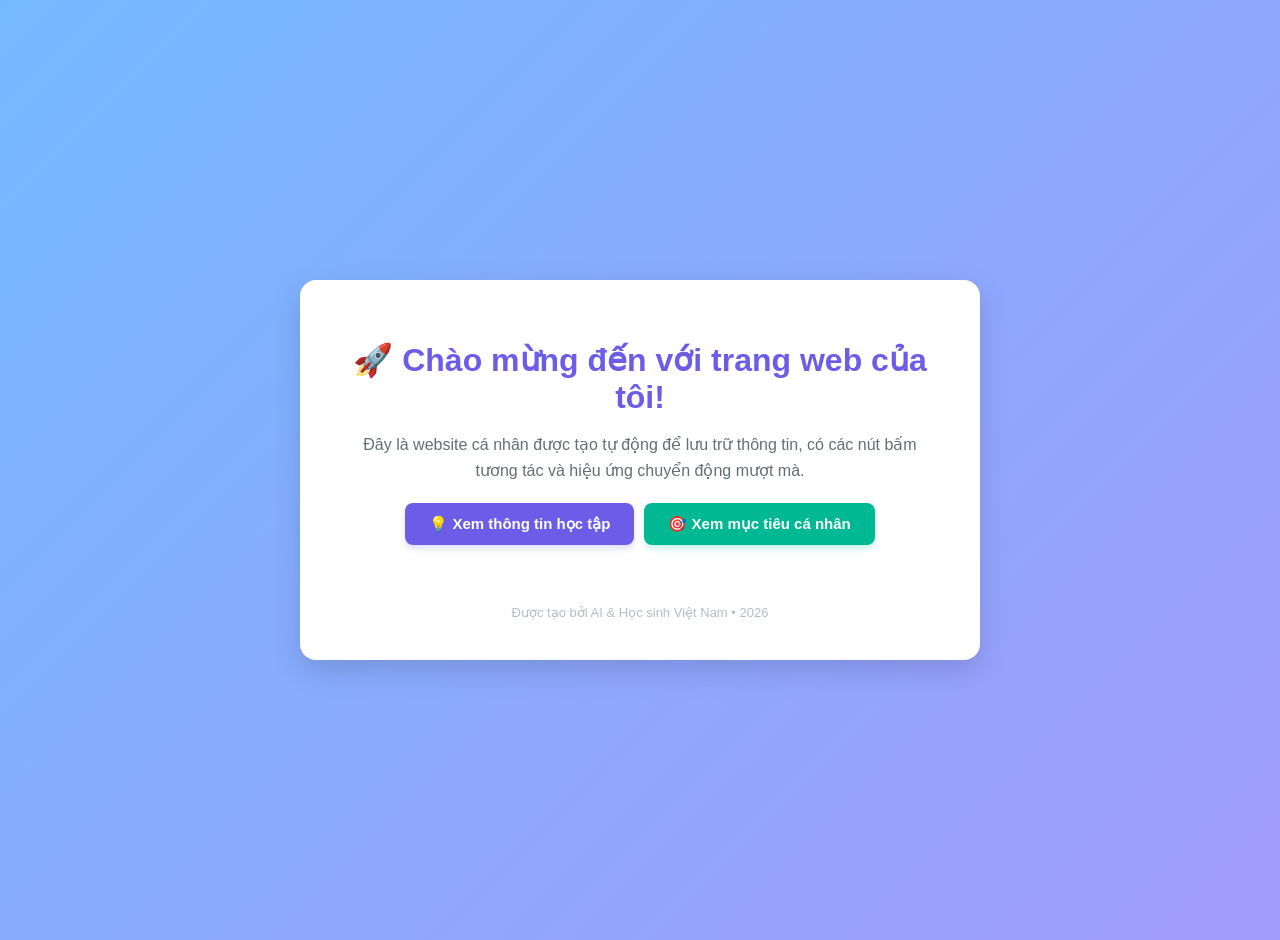
==== index.html @ 6a11f7ec "Add files via upload" ====
<!DOCTYPE html>
<html lang="vi">
<head>
    <meta charset="UTF-8">
    <meta name="viewport" content="width=device-width, initial-scale=1.0">
    <title>Trang Web Của Tôi</title>
    <style>
        :root {
            --primary: #6c5ce7;
            --secondary: #a29bfe;
            --bg: #f5f6fa;
            --text: #2d3436;
            --card-bg: #ffffff;
        }

        body {
            font-family: 'Segoe UI', Tahoma, Geneva, Verdana, sans-serif;
            background: linear-gradient(135deg, #74b9ff, #a29bfe);
            color: var(--text);
            margin: 0;
            padding: 20px;
            display: flex;
            justify-content: center;
            align-items: center;
            min-height: 100vh;
        }

        .container {
            background: var(--card-bg);
            padding: 40px;
            border-radius: 16px;
            box-shadow: 0 10px 30px rgba(0, 0, 0, 0.15);
            max-width: 600px;
            width: 100%;
            text-align: center;
            animation: fadeIn 0.8s ease-in-out;
        }

        @keyframes fadeIn {
            from { opacity: 0; transform: translateY(-20px); }
            to { opacity: 1; transform: translateY(0); }
        }

        h1 {
            color: var(--primary);
            margin-bottom: 10px;
        }

        p {
            color: #636e72;
            line-height: 1.6;
        }

        .btn-group {
            margin: 20px 0;
            display: flex;
            gap: 10px;
            justify-content: center;
            flex-wrap: wrap;
        }

        .btn {
            background-color: var(--primary);
            color: white;
            border: none;
            padding: 12px 24px;
            font-size: 15px;
            font-weight: bold;
            border-radius: 8px;
            cursor: pointer;
            transition: all 0.3s ease;
            box-shadow: 0 4px 6px rgba(108, 92, 231, 0.2);
        }

        .btn:hover {
            background-color: #5849be;
            transform: translateY(-2px);
            box-shadow: 0 6px 12px rgba(108, 92, 231, 0.3);
        }

        .btn-secondary {
            background-color: #00b894;
            box-shadow: 0 4px 6px rgba(0, 184, 148, 0.2);
        }
        .btn-secondary:hover {
            background-color: #019875;
        }

        /* Phần nội dung ẩn/hiện có hiệu ứng mượt */
        .content-box {
            max-height: 0;
            overflow: hidden;
            transition: max-height 0.5s ease, opacity 0.5s ease;
            opacity: 0;
            background: #f8f9fa;
            border-radius: 8px;
            text-align: left;
            padding: 0 15px;
            margin-top: 10px;
            border-left: 4px solid var(--primary);
        }

        .content-box.show {
            max-height: 200px;
            opacity: 1;
            padding: 15px;
        }

        footer {
            margin-top: 30px;
            font-size: 13px;
            color: #b2bec3;
        }
    </style>
</head>
<body>

    <div class="container">
        <h1>🚀 Chào mừng đến với trang web của tôi!</h1>
        <p>Đây là website cá nhân được tạo tự động để lưu trữ thông tin, có các nút bấm tương tác và hiệu ứng chuyển động mượt mà.</p>

        <div class="btn-group">
            <!-- Nút 1: Hiện/Ẩn thông tin 1 -->
            <button class="btn" onclick="toggleContent('info1')">💡 Xem thông tin học tập</button>
            <!-- Nút 2: Hiện/Ẩn thông tin 2 -->
            <button class="btn btn-secondary" onclick="toggleContent('info2')">🎯 Xem mục tiêu cá nhân</button>
        </div>

        <!-- Khối nội dung 1 -->
        <div id="info1" class="content-box">
            <strong>Thông tin học tập:</strong>
            <p>Đang tìm hiểu và tập tắp làm web, kết hợp giữa tư duy lập trình cơ bản và các công cụ hiện đại.</p>
        </div>

        <!-- Khối nội dung 2 -->
        <div id="info2" class="content-box">
            <strong>Mục tiêu:</strong>
            <p>Xây dựng các trang web cá nhân nhỏ gọn, tốc độ cao, hoàn toàn miễn phí và không phụ thuộc vào máy chủ phức tạp.</p>
        </div>

        <footer>Được tạo bởi AI & Học sinh Việt Nam • 2026</footer>
    </div>

    <script>
        function toggleContent(id) {
            // Đóng tất cả các khối khác trước (nếu muốn)
            const boxes = document.querySelectorAll('.content-box');
            boxes.forEach(box => {
                if (box.id !== id) {
                    box.classList.remove('show');
                }
            });

            // Bật/tắt khối được chọn
            const target = document.getElementById(id);
            target.classList.toggle('show');
        }
    </script>

</body>
</html>
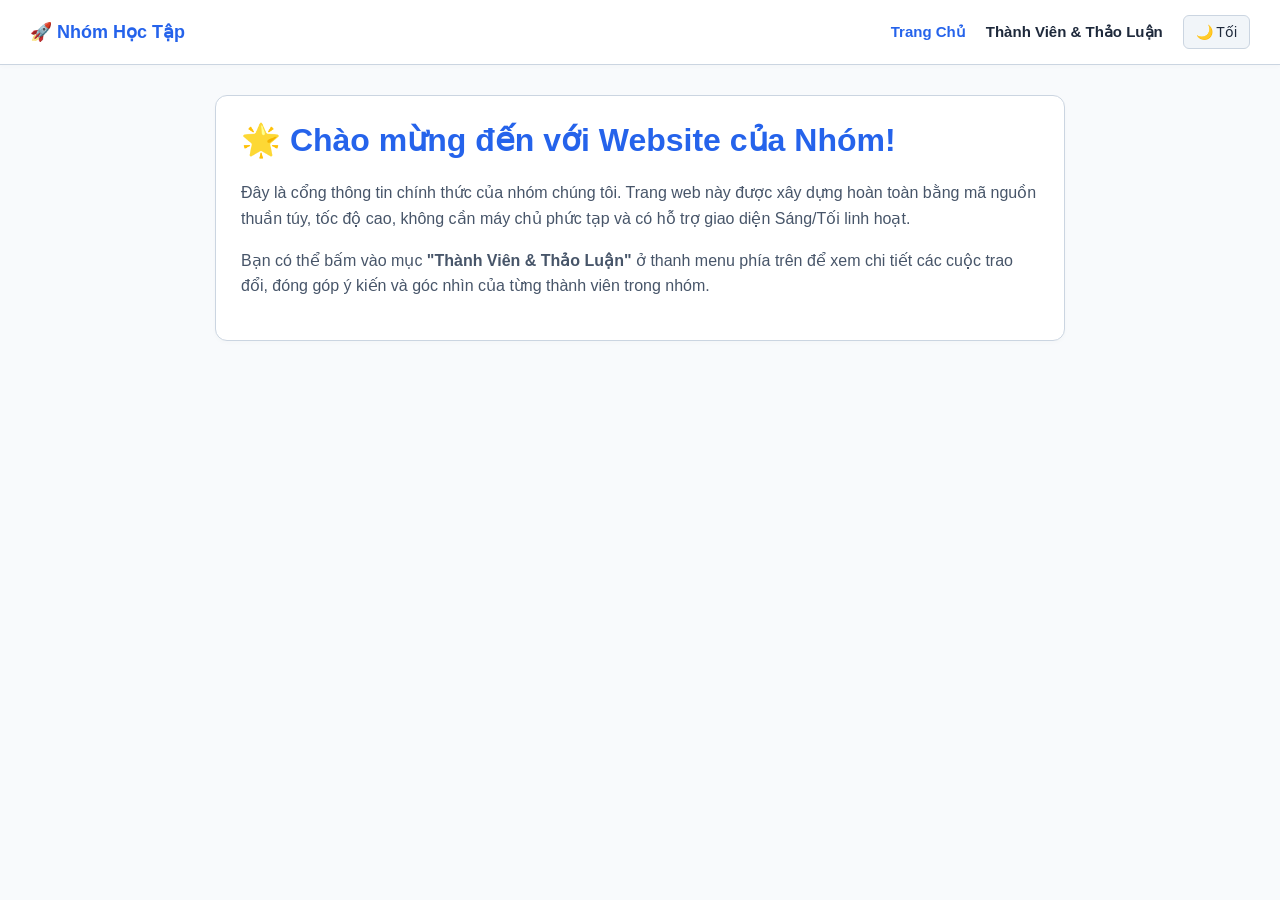
==== commit 4ffd0e72: "Add files via upload" ====
--- a/index.html
+++ b/index.html
@@ -3,159 +3,36 @@
 <head>
     <meta charset="UTF-8">
     <meta name="viewport" content="width=device-width, initial-scale=1.0">
-    <title>Trang Web Của Tôi</title>
-    <style>
-        :root {
-            --primary: #6c5ce7;
-            --secondary: #a29bfe;
-            --bg: #f5f6fa;
-            --text: #2d3436;
-            --card-bg: #ffffff;
-        }
-
-        body {
-            font-family: 'Segoe UI', Tahoma, Geneva, Verdana, sans-serif;
-            background: linear-gradient(135deg, #74b9ff, #a29bfe);
-            color: var(--text);
-            margin: 0;
-            padding: 20px;
-            display: flex;
-            justify-content: center;
-            align-items: center;
-            min-height: 100vh;
-        }
-
-        .container {
-            background: var(--card-bg);
-            padding: 40px;
-            border-radius: 16px;
-            box-shadow: 0 10px 30px rgba(0, 0, 0, 0.15);
-            max-width: 600px;
-            width: 100%;
-            text-align: center;
-            animation: fadeIn 0.8s ease-in-out;
-        }
-
-        @keyframes fadeIn {
-            from { opacity: 0; transform: translateY(-20px); }
-            to { opacity: 1; transform: translateY(0); }
-        }
-
-        h1 {
-            color: var(--primary);
-            margin-bottom: 10px;
-        }
-
-        p {
-            color: #636e72;
-            line-height: 1.6;
-        }
-
-        .btn-group {
-            margin: 20px 0;
-            display: flex;
-            gap: 10px;
-            justify-content: center;
-            flex-wrap: wrap;
-        }
-
-        .btn {
-            background-color: var(--primary);
-            color: white;
-            border: none;
-            padding: 12px 24px;
-            font-size: 15px;
-            font-weight: bold;
-            border-radius: 8px;
-            cursor: pointer;
-            transition: all 0.3s ease;
-            box-shadow: 0 4px 6px rgba(108, 92, 231, 0.2);
-        }
-
-        .btn:hover {
-            background-color: #5849be;
-            transform: translateY(-2px);
-            box-shadow: 0 6px 12px rgba(108, 92, 231, 0.3);
-        }
-
-        .btn-secondary {
-            background-color: #00b894;
-            box-shadow: 0 4px 6px rgba(0, 184, 148, 0.2);
-        }
-        .btn-secondary:hover {
-            background-color: #019875;
-        }
-
-        /* Phần nội dung ẩn/hiện có hiệu ứng mượt */
-        .content-box {
-            max-height: 0;
-            overflow: hidden;
-            transition: max-height 0.5s ease, opacity 0.5s ease;
-            opacity: 0;
-            background: #f8f9fa;
-            border-radius: 8px;
-            text-align: left;
-            padding: 0 15px;
-            margin-top: 10px;
-            border-left: 4px solid var(--primary);
-        }
-
-        .content-box.show {
-            max-height: 200px;
-            opacity: 1;
-            padding: 15px;
-        }
-
-        footer {
-            margin-top: 30px;
-            font-size: 13px;
-            color: #b2bec3;
-        }
-    </style>
+    <title>Trang Chủ - Website Nhóm</title>
+    <link rel="stylesheet" href="style.css">
 </head>
 <body>
 
-    <div class="container">
-        <h1>🚀 Chào mừng đến với trang web của tôi!</h1>
-        <p>Đây là website cá nhân được tạo tự động để lưu trữ thông tin, có các nút bấm tương tác và hiệu ứng chuyển động mượt mà.</p>
+    <!-- THANH ĐIỀU HƯỚNG (TASKBAR) -->
+    <nav class="navbar">
+        <div class="nav-brand">🚀 Nhóm Học Tập</div>
+        <div class="nav-links">
+            <a href="index.html" class="active">Trang Chủ</a>
+            <a href="thanh-vien.html">Thành Viên & Thảo Luận</a>
+            <button id="darkModeToggle" class="dark-mode-btn">🌙 Tối</button>
+        </div>
+    </nav>
 
-        <div class="btn-group">
-            <!-- Nút 1: Hiện/Ẩn thông tin 1 -->
-            <button class="btn" onclick="toggleContent('info1')">💡 Xem thông tin học tập</button>
-            <!-- Nút 2: Hiện/Ẩn thông tin 2 -->
-            <button class="btn btn-secondary" onclick="toggleContent('info2')">🎯 Xem mục tiêu cá nhân</button>
+    <!-- NỘI DUNG TRANG CHỦ -->
+    <div class="main-container">
+        <div class="card-box">
+            <h1>🌟 Chào mừng đến với Website của Nhóm!</h1>
+            <p>
+                Đây là cổng thông tin chính thức của nhóm chúng tôi. Trang web này được xây dựng hoàn toàn bằng mã nguồn thuần túy, 
+                tốc độ cao, không cần máy chủ phức tạp và có hỗ trợ giao diện Sáng/Tối linh hoạt.
+            </p>
+            <p>
+                Bạn có thể bấm vào mục <strong>"Thành Viên & Thảo Luận"</strong> ở thanh menu phía trên để xem chi tiết các cuộc trao đổi, 
+                đóng góp ý kiến và góc nhìn của từng thành viên trong nhóm.
+            </p>
         </div>
-
-        <!-- Khối nội dung 1 -->
-        <div id="info1" class="content-box">
-            <strong>Thông tin học tập:</strong>
-            <p>Đang tìm hiểu và tập tắp làm web, kết hợp giữa tư duy lập trình cơ bản và các công cụ hiện đại.</p>
-        </div>
-
-        <!-- Khối nội dung 2 -->
-        <div id="info2" class="content-box">
-            <strong>Mục tiêu:</strong>
-            <p>Xây dựng các trang web cá nhân nhỏ gọn, tốc độ cao, hoàn toàn miễn phí và không phụ thuộc vào máy chủ phức tạp.</p>
-        </div>
-
-        <footer>Được tạo bởi AI & Học sinh Việt Nam • 2026</footer>
     </div>
 
-    <script>
-        function toggleContent(id) {
-            // Đóng tất cả các khối khác trước (nếu muốn)
-            const boxes = document.querySelectorAll('.content-box');
-            boxes.forEach(box => {
-                if (box.id !== id) {
-                    box.classList.remove('show');
-                }
-            });
-
-            // Bật/tắt khối được chọn
-            const target = document.getElementById(id);
-            target.classList.toggle('show');
-        }
-    </script>
-
+    <script src="script.js"></script>
 </body>
 </html>
--- a/style.css
+++ b/style.css
@@ -0,0 +1,238 @@
+/* ==========================================
+   BẢNG ĐIỀU KHIỂN MÀU SẮC (Light Mode & Dark Mode)
+   ========================================== */
+:root {
+    --primary-color: #2563eb;       
+    --bg-main: #f8fafc;             
+    --card-background: #ffffff;     
+    --text-main: #1e293b;           
+    --text-muted: #475569;          
+    --border-color: #cbd5e1;        
+    --btn-bg: #f1f5f9;
+    --btn-hover: #e2e8f0;
+}
+
+/* Khi kích hoạt chế độ tối (Dark Mode) */
+body.dark-mode {
+    --primary-color: #3b82f6;       
+    --bg-main: #0f172a;             
+    --card-background: #1e293b;     
+    --text-main: #f8fafc;           
+    --text-muted: #94a3b8;          
+    --border-color: #334155;        
+    --btn-bg: #334155;
+    --btn-hover: #475569;
+}
+
+body {
+    font-family: 'Segoe UI', Tahoma, Geneva, Verdana, sans-serif;
+    background-color: var(--bg-main);
+    color: var(--text-main);
+    margin: 0;
+    padding: 0;
+    display: flex;
+    flex-direction: column;
+    min-height: 100vh;
+    transition: background-color 0.3s, color 0.3s;
+}
+
+/* ==========================================
+   THANH ĐIỀU HƯỚNG (Navbar / Taskbar)
+   ========================================== */
+.navbar {
+    background-color: var(--card-background);
+    border-bottom: 1px solid var(--border-color);
+    padding: 15px 30px;
+    display: flex;
+    justify-content: space-between;
+    align-items: center;
+    box-shadow: 0 2px 4px rgba(0,0,0,0.02);
+    position: sticky;
+    top: 0;
+    z-index: 1000;
+}
+
+.nav-brand {
+    font-weight: bold;
+    font-size: 18px;
+    color: var(--primary-color);
+}
+
+.nav-links {
+    display: flex;
+    gap: 20px;
+    align-items: center;
+}
+
+.nav-links a {
+    text-decoration: none;
+    color: var(--text-main);
+    font-weight: 600;
+    font-size: 15px;
+    transition: color 0.2s;
+}
+
+.nav-links a:hover, .nav-links a.active {
+    color: var(--primary-color);
+}
+
+/* Nút bấm chuyển đổi Dark Mode */
+.dark-mode-btn {
+    background: var(--btn-bg);
+    border: 1px solid var(--border-color);
+    color: var(--text-main);
+    padding: 8px 12px;
+    border-radius: 6px;
+    cursor: pointer;
+    font-size: 14px;
+    transition: background 0.2s;
+}
+
+.dark-mode-btn:hover {
+    background: var(--btn-hover);
+}
+
+/* ==========================================
+   CẤU TRÚC KHUNG TRANG CHUNG
+   ========================================== */
+.main-container {
+    max-width: 850px;
+    width: 100%;
+    margin: 30px auto;
+    padding: 0 15px;
+    flex-grow: 1;
+}
+
+.card-box {
+    background: var(--card-background);
+    border: 1px solid var(--border-color);
+    border-radius: 12px;
+    padding: 25px;
+    margin-bottom: 20px;
+    box-shadow: 0 2px 4px rgba(0,0,0,0.02);
+}
+
+h1, h2 {
+    color: var(--primary-color);
+    margin-top: 0;
+}
+
+p {
+    line-height: 1.6;
+    color: var(--text-muted);
+}
+
+/* ==========================================
+   GIAO DIỆN PHẦN THẢO LUẬN (Dành cho trang thành viên)
+   ========================================== */
+.thread-main-author {
+    display: flex;
+    gap: 20px;
+    align-items: flex-start;
+}
+
+.member-avatar-large {
+    width: 200px;
+    height: 200px;
+    border-radius: 12px;
+    object-fit: cover;
+    border: 3px solid var(--primary-color);
+    flex-shrink: 0;
+    background-color: var(--border-color);
+}
+
+.author-content-wrapper {
+    flex-grow: 1;
+    width: 100%;
+}
+
+.toggle-btn {
+    width: 100%;
+    background: var(--btn-bg);
+    border: 1px solid var(--border-color);
+    padding: 12px 16px;
+    border-radius: 8px;
+    display: flex;
+    justify-content: space-between;
+    align-items: center;
+    font-size: 15px;
+    font-weight: normal; 
+    color: var(--text-main);
+    cursor: pointer;
+    text-align: left;
+    transition: background-color 0.2s;
+}
+
+.toggle-btn:hover {
+    background-color: var(--btn-hover);
+}
+
+.author-title {
+    color: var(--primary-color);
+    font-size: 16px;
+}
+
+.arrow-icon {
+    font-family: monospace;
+    font-size: 16px;
+    color: var(--primary-color);
+    transition: transform 0.3s ease;
+    flex-shrink: 0;
+    margin-left: 10px;
+}
+
+.toggle-btn.active .arrow-icon {
+    transform: rotate(90deg);
+}
+
+.thread-collapse-content {
+    max-height: 0;
+    overflow: hidden;
+    transition: max-height 0.4s ease-out, padding 0.3s ease;
+    padding: 0;
+}
+
+.thread-collapse-content.show {
+    max-height: 1000px;
+    padding-top: 10px;
+}
+
+.reply-item {
+    margin-top: 8px;
+}
+
+.sub-reply {
+    margin-left: 20px;
+    border-left: 3px solid var(--primary-color);
+    padding-left: 8px;
+}
+
+.sub-reply-deep {
+    margin-left: 20px;
+}
+
+.reply-text-static {
+    background: var(--bg-main);
+    border: 1px dashed var(--border-color);
+    padding: 10px 14px;
+    border-radius: 8px;
+    font-size: 14px;
+    color: var(--text-main);
+    margin-top: 8px;
+    font-weight: normal;
+}
+
+@media (max-width: 650px) {
+    .thread-main-author {
+        flex-direction: column;
+        align-items: center;
+        text-align: center;
+    }
+    .member-avatar-large {
+        width: 150px;
+        height: 150px;
+    }
+    .sub-reply, .sub-reply-deep {
+        margin-left: 10px;
+    }
+}
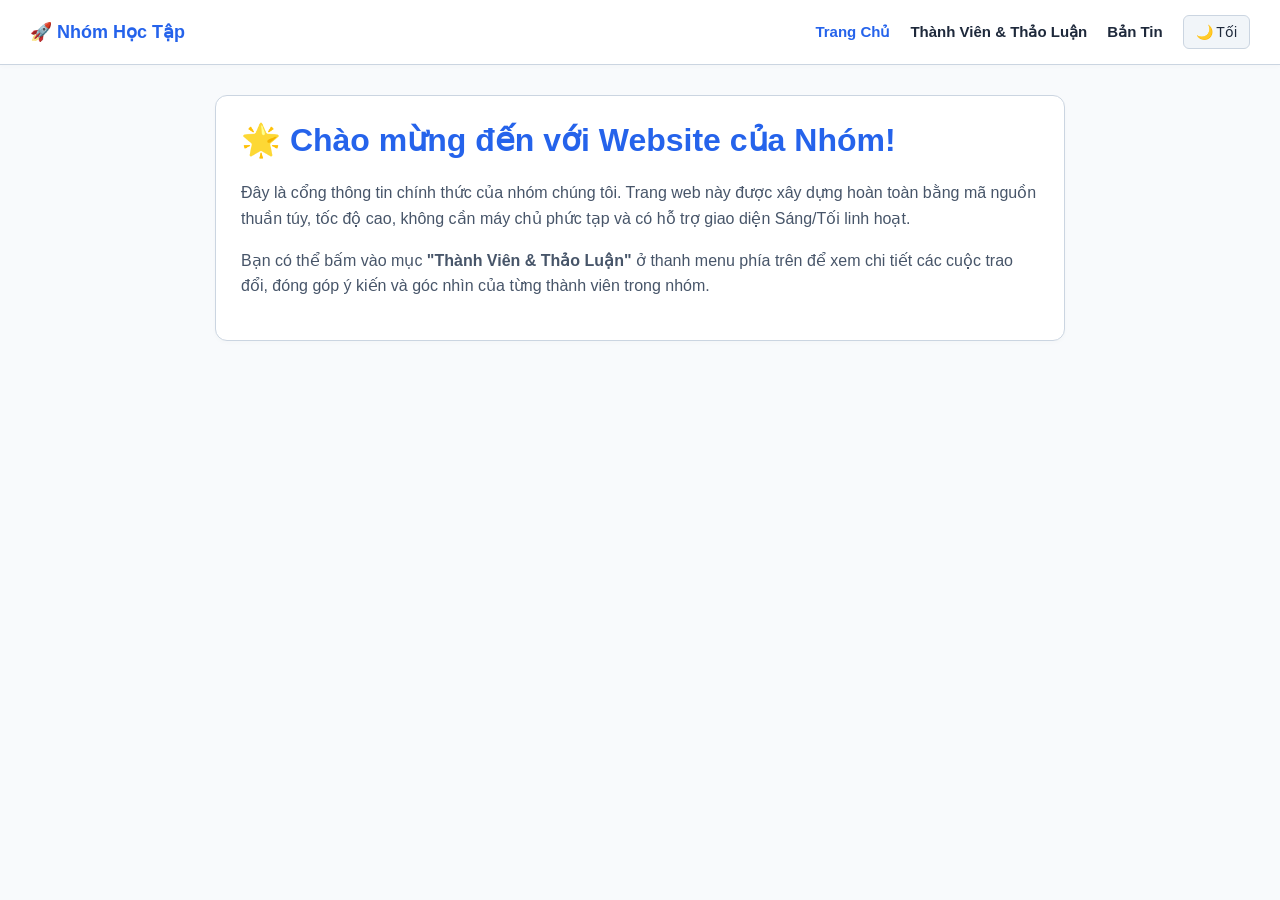
==== commit 286abf50: "Add files via upload" ====
--- a/index.html
+++ b/index.html
@@ -3,7 +3,7 @@
 <head>
     <meta charset="UTF-8">
     <meta name="viewport" content="width=device-width, initial-scale=1.0">
-    <title>Trang Chủ - Website Nhóm</title>
+    <title>Trang Chủ - Unit 3</title>
     <link rel="stylesheet" href="style.css">
 </head>
 <body>
@@ -13,7 +13,8 @@
         <div class="nav-brand">🚀 Nhóm Học Tập</div>
         <div class="nav-links">
             <a href="index.html" class="active">Trang Chủ</a>
-            <a href="thanh-vien.html">Thành Viên & Thảo Luận</a>
+            <a href="scripts.html">Thành Viên & Thảo Luận</a>
+			<a href="news.html">Bản Tin</a>
             <button id="darkModeToggle" class="dark-mode-btn">🌙 Tối</button>
         </div>
     </nav>
--- a/style.css
+++ b/style.css
@@ -235,4 +235,45 @@
     .sub-reply, .sub-reply-deep {
         margin-left: 10px;
     }
+}
+
+/* ==========================================
+   PHẦN KẾT LUẬN / TÓM TẮT CHUỖI THẢO LUẬN
+   ========================================== */
+.thread-conclusion {
+    margin-top: 20px;
+    padding: 16px 20px;
+    background: linear-gradient(135deg, #eff6ff, #dbeafe); /* Nền chuyển màu nhẹ nhàng, bắt mắt */
+    border: 1px solid #93c5fd;
+    border-left: 6px solid var(--primary-color); /* Viền trái đậm tạo điểm nhấn */
+    border-radius: 8px;
+    box-shadow: 0 4px 6px -1px rgba(37, 99, 235, 0.08);
+}
+
+/* Khi ở chế độ Dark Mode, phần kết luận tự động chuyển màu tối dịu mắt */
+body.dark-mode .thread-conclusion {
+    background: linear-gradient(135deg, #1e3a8a, #172554);
+    border-color: #3b82f6;
+    border-left-color: #60a5fa;
+}
+
+.conclusion-title {
+    font-weight: bold;
+    color: var(--primary-color);
+    font-size: 15px;
+    margin-bottom: 6px;
+    display: flex;
+    align-items: center;
+    gap: 6px;
+}
+
+body.dark-mode .conclusion-title {
+    color: #60a5fa;
+}
+
+.conclusion-text {
+    font-size: 14px;
+    line-height: 1.5;
+    color: var(--text-main);
+    margin: 0;
 }
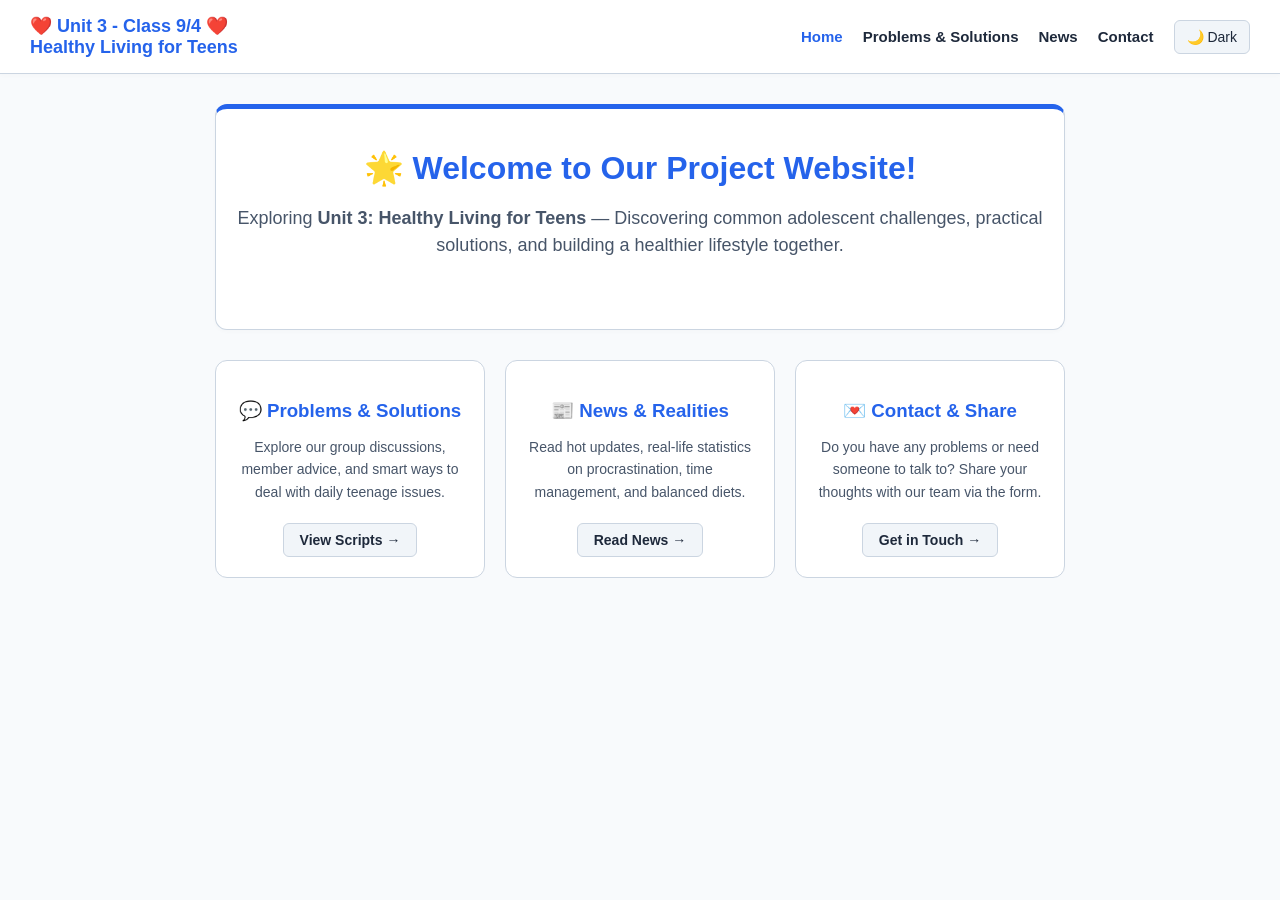
==== commit d3fd2834: "Add files via upload" ====
--- a/index.html
+++ b/index.html
@@ -3,36 +3,120 @@
 <head>
     <meta charset="UTF-8">
     <meta name="viewport" content="width=device-width, initial-scale=1.0">
-    <title>Trang Chủ - Unit 3</title>
+    <title>Home - Healthy Living for Teens</title>
     <link rel="stylesheet" href="style.css">
+    <style>
+        /* CSS riêng tinh chỉnh cho trang chủ thêm phần sinh động */
+        .hero-section {
+            text-align: center;
+            padding: 40px 20px;
+        }
+        .hero-title {
+            font-size: 32px;
+            color: var(--primary-color);
+            margin-bottom: 15px;
+        }
+        .hero-subtitle {
+            font-size: 18px;
+            color: var(--text-muted);
+            margin-bottom: 30px;
+            line-height: 1.5;
+        }
+        .feature-grid {
+            display: grid;
+            grid-template-columns: repeat(auto-fit, minmax(240px, 1fr));
+            gap: 20px;
+            margin-top: 30px;
+        }
+        .feature-card {
+            background: var(--card-background);
+            border: 1px solid var(--border-color);
+            border-radius: 12px;
+            padding: 20px;
+            text-align: center;
+            transition: transform 0.2s ease, box-shadow 0.2s ease;
+        }
+        .feature-card:hover {
+            transform: translateY(-4px);
+            box-shadow: 0 6px 12px rgba(0,0,0,0.05);
+        }
+        .feature-card h3 {
+            color: var(--primary-color);
+            margin-bottom: 10px;
+        }
+        .feature-card p {
+            font-size: 14px;
+            color: var(--text-muted);
+            margin-bottom: 20px;
+        }
+        .action-btn {
+            display: inline-block;
+            background: var(--btn-bg);
+            color: var(--text-main);
+            padding: 8px 16px;
+            border-radius: 6px;
+            text-decoration: none;
+            font-size: 14px;
+            font-weight: 600;
+            border: 1px solid var(--border-color);
+            transition: background 0.2s, color 0.2s;
+        }
+        .action-btn:hover {
+            background: var(--primary-color);
+            color: #ffffff;
+            border-color: var(--primary-color);
+        }
+    </style>
 </head>
 <body>
 
     <!-- THANH ĐIỀU HƯỚNG (TASKBAR) -->
     <nav class="navbar">
-        <div class="nav-brand">🚀 Nhóm Học Tập</div>
+        <div class="nav-brand">❤️ Unit 3 - Class 9/4 ❤️<br>Healthy Living for Teens</div>
         <div class="nav-links">
-            <a href="index.html" class="active">Trang Chủ</a>
-            <a href="scripts.html">Thành Viên & Thảo Luận</a>
-			<a href="news.html">Bản Tin</a>
-            <button id="darkModeToggle" class="dark-mode-btn">🌙 Tối</button>
+            <a href="index.html" class="active">Home</a>
+            <a href="scripts.html">Problems & Solutions</a>
+            <a href="news.html">News</a>
+            <a href="contact.html">Contact</a>
+            <button id="darkModeToggle" class="dark-mode-btn">🌙 Dark</button>
         </div>
     </nav>
 
     <!-- NỘI DUNG TRANG CHỦ -->
-    <div class="main-container">
-        <div class="card-box">
-            <h1>🌟 Chào mừng đến với Website của Nhóm!</h1>
-            <p>
-                Đây là cổng thông tin chính thức của nhóm chúng tôi. Trang web này được xây dựng hoàn toàn bằng mã nguồn thuần túy, 
-                tốc độ cao, không cần máy chủ phức tạp và có hỗ trợ giao diện Sáng/Tối linh hoạt.
-            </p>
-            <p>
-                Bạn có thể bấm vào mục <strong>"Thành Viên & Thảo Luận"</strong> ở thanh menu phía trên để xem chi tiết các cuộc trao đổi, 
-                đóng góp ý kiến và góc nhìn của từng thành viên trong nhóm.
+    <main class="main-container">
+        <div class="card-box hero-section" style="border-top: 5px solid var(--primary-color);">
+            <h1 class="hero-title">🌟 Welcome to Our Project Website!</h1>
+            <p class="hero-subtitle">
+                Exploring <strong>Unit 3: Healthy Living for Teens</strong> — Discovering common adolescent challenges, practical solutions, and building a healthier lifestyle together.
             </p>
         </div>
-    </div>
+
+        <!-- CÁC KHỐI ĐIỀU HƯỚNG NHANH (QUICK CARDS) - ĐÃ ĐỦ 3 TRANG -->
+        <div class="feature-grid">
+            
+            <!-- Khối 1: Problems & Solutions -->
+            <div class="feature-card">
+                <h3>💬 Problems & Solutions</h3>
+                <p>Explore our group discussions, member advice, and smart ways to deal with daily teenage issues.</p>
+                <a href="scripts.html" class="action-btn">View Scripts &rarr;</a>
+            </div>
+
+            <!-- Khối 2: News & Realities -->
+            <div class="feature-card">
+                <h3>📰 News & Realities</h3>
+                <p>Read hot updates, real-life statistics on procrastination, time management, and balanced diets.</p>
+                <a href="news.html" class="action-btn">Read News &rarr;</a>
+            </div>
+
+            <!-- Khối 3: Contact Us (Mới thêm) -->
+            <div class="feature-card">
+                <h3>💌 Contact & Share</h3>
+                <p>Do you have any problems or need someone to talk to? Share your thoughts with our team via the form.</p>
+                <a href="contact.html" class="action-btn">Get in Touch &rarr;</a>
+            </div>
+
+        </div>
+    </main>
 
     <script src="script.js"></script>
 </body>
